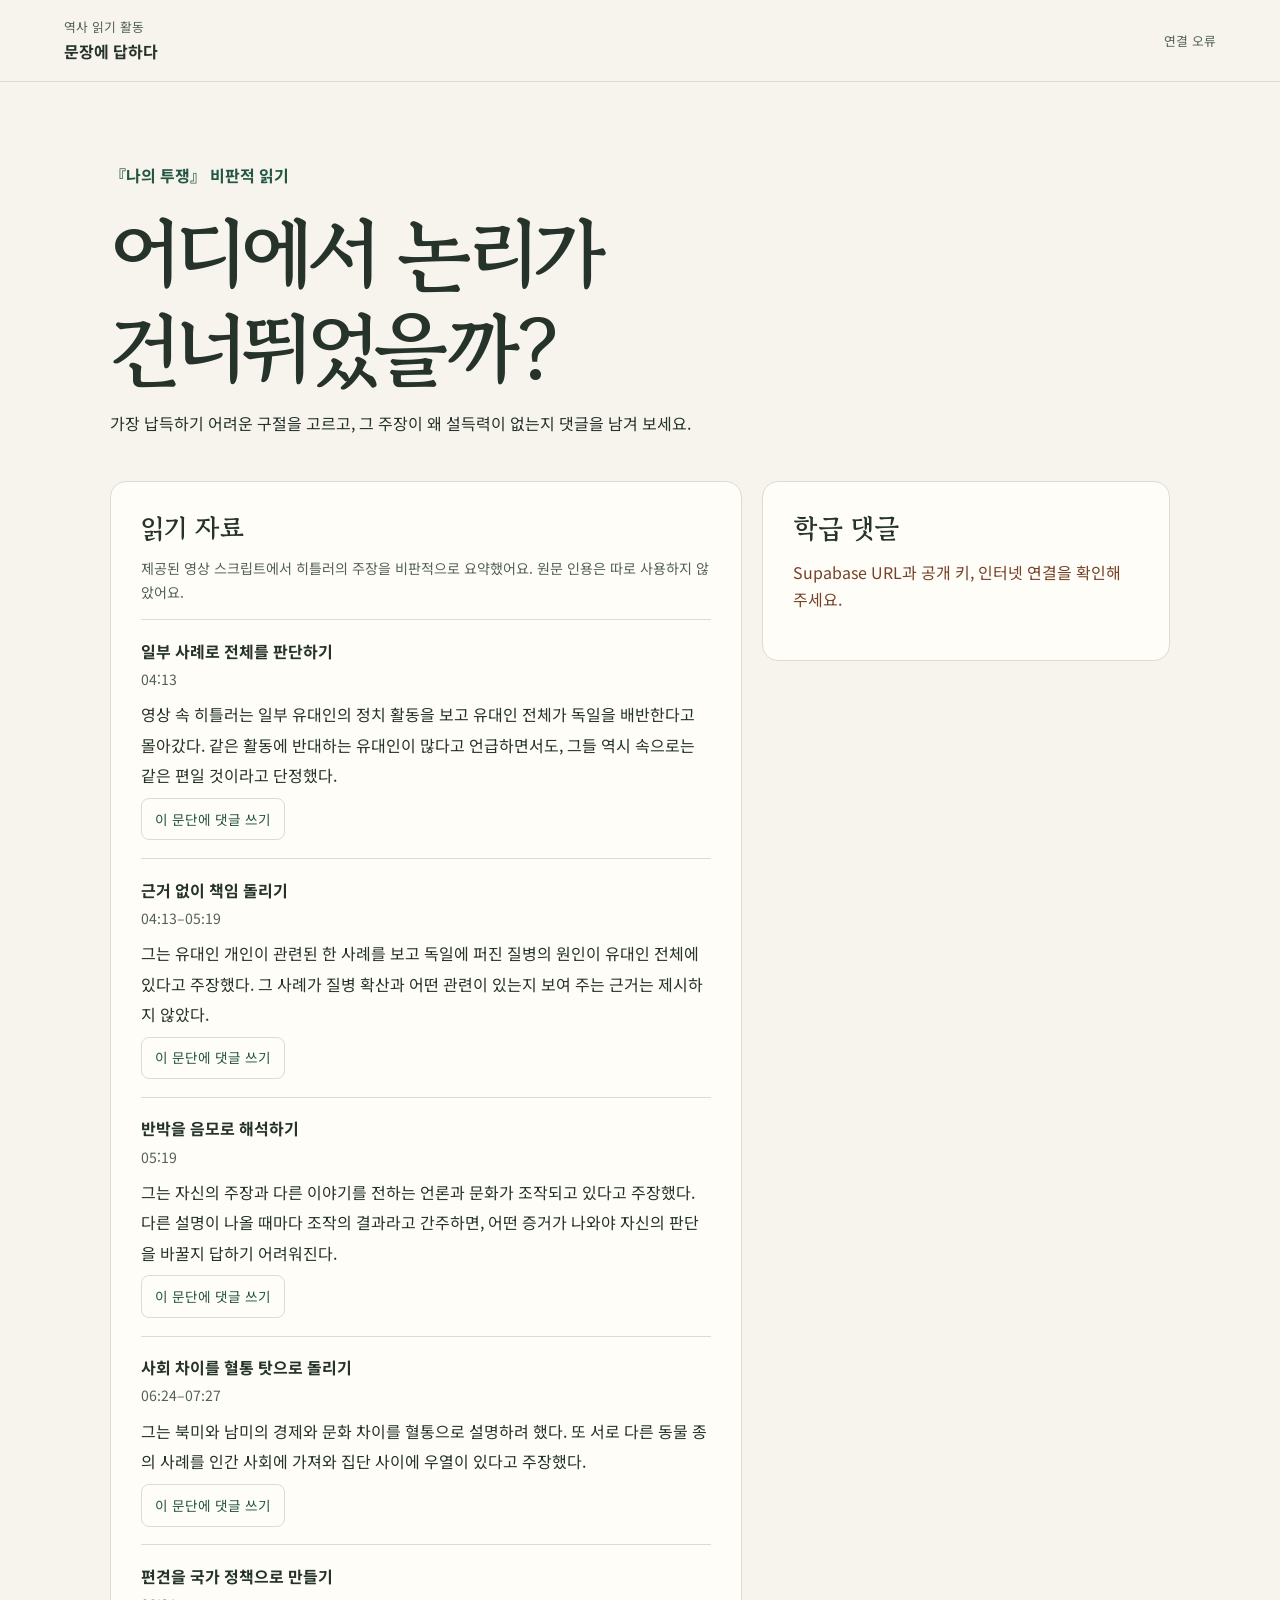
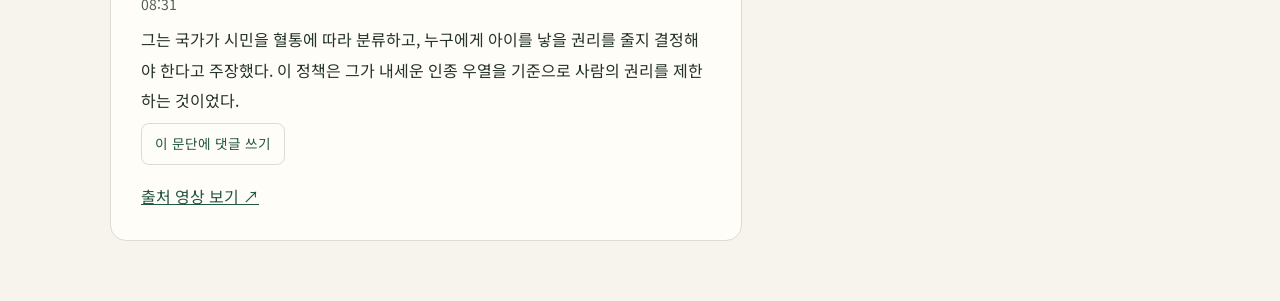
==== docs/index.html @ 299c6d3f "Add files via upload" ====
<!doctype html>
<html lang="ko">
<head>
<meta charset="utf-8">
<meta name="viewport" content="width=device-width, initial-scale=1">
<title>문장에 답하다 | 역사 읽기</title>
<link rel="stylesheet" href="./style.css">
<script defer src="./config.js"></script>
<script type="module" src="./app.js"></script>
</head>
<body>
<header><div><span>역사 읽기 활동</span><strong>문장에 답하다</strong></div><div><p id="status" role="status"></p><button id="switch-room" type="button" hidden>학급 바꾸기</button></div></header>
<main>
<section class="intro">
<p class="topic">『나의 투쟁』 비판적 읽기</p>
<h1>어디에서 논리가<br>건너뛰었을까?</h1>
<p>가장 납득하기 어려운 구절을 고르고, 그 주장이 왜 설득력이 없는지 댓글을 남겨 보세요.</p>
</section>
<div class="layout">
<article aria-label="읽기 자료">
<h2>읽기 자료</h2>
<p class="muted">제공된 영상 스크립트에서 히틀러의 주장을 비판적으로 요약했어요. 원문 인용은 따로 사용하지 않았어요.</p>
<div id="reading"></div>
<a href="https://www.youtube.com/watch?v=4xbwBdyCE3Q">출처 영상 보기 ↗</a>
</article>
<aside aria-label="학급 댓글">
<h2>학급 댓글</h2>
<form id="join" hidden>
<label for="code">학급 참여 코드</label>
<input id="code" required autocomplete="off" placeholder="선생님이 공유한 코드">
<button>입장하기</button>
</form>
<div id="discussion" hidden>
<p id="prompt" class="muted">글에서 반박하고 싶은 구절을 드래그하고 ‘선택한 구절로 댓글 쓰기’를 눌러 보세요. 문단 끝 버튼으로 문단 전체를 고를 수도 있어요.</p>
<button type="button" id="use-selection">선택한 구절로 댓글 쓰기</button>
<form id="compose" hidden>
<blockquote id="picked"></blockquote>
<label for="alias">별명</label>
<input id="alias" maxlength="24" required placeholder="실명 대신 수업용 별명">
<label for="body">나의 반박</label>
<textarea id="body" rows="4" maxlength="1000" required placeholder="이 주장은 …을 전제로 하지만, … 때문에 설득력이 없다."></textarea>
<button>댓글 남기기</button>
</form>
<div id="comments"></div>
</div>
<p id="notice" role="status"></p>
</aside>
</div>
</main>
</body>
</html>
---- docs/style.css ----
@import url('https://fonts.googleapis.com/css2?family=Gowun+Batang:wght@400;700&family=Noto+Sans+KR:wght@400;500;600;700&display=swap');
:root { color-scheme: light; --paper:#f7f4ed; --ink:#25332a; --green:#245644; --line:#dedbd0; --muted:#536258; }
* { box-sizing:border-box; }
body { margin:0; background:var(--paper); color:var(--ink); font:16px/1.7 'Noto Sans KR',sans-serif; }
[hidden] { display:none !important; }
header { display:flex; justify-content:space-between; align-items:center; gap:1rem; padding:1rem max(5vw,1rem); border-bottom:1px solid var(--line); }
header span, header strong { display:block; }
header span, #status { color:var(--muted); font-size:.8rem; }
main { max-width:1180px; margin:auto; padding:0 clamp(16px,5vw,60px) 60px; }
.intro { padding:clamp(24px,5vw,66px) 0 28px; }
.topic { color:var(--green); font-weight:700; }
h1,h2 { font-family:'Gowun Batang',serif; line-height:1.18; margin:0; }
h1 { font-size:clamp(2.6rem,7vw,5rem); letter-spacing:-.055em; }
h2 { font-size:1.65rem; }
.layout { display:grid; grid-template-columns:minmax(0,1.55fr) minmax(0,1fr); gap:20px; align-items:start; }
article,aside { padding:clamp(17px,3vw,30px); border:1px solid var(--line); border-radius:16px; background:#fffdf8; min-width:0; }
article section { padding:1.1rem 0; border-top:1px solid var(--line); }
article section p { margin:.45rem 0; line-height:1.9; }
h3 { margin:0; font-size:1rem; }
.muted, time { font-size:.88rem; color:var(--muted); }
a { color:var(--green); }
button { background:var(--green); color:white; border:1px solid var(--green); border-radius:8px; padding:.55rem .8rem; cursor:pointer; font:inherit; font-size:.85rem; }
button:disabled { opacity:.55; cursor:wait; }
article button, .jump { background:transparent; color:var(--green); border-color:var(--line); }
form { display:grid; gap:7px; margin-top:1rem; }
input,textarea { width:100%; font:inherit; border:1px solid #8a968e; border-radius:8px; background:white; padding:.5rem .65rem; color:var(--ink); }
textarea { resize:vertical; }
blockquote { margin:.5rem 0; padding:.4rem .8rem; border-left:3px solid #60947b; background:#ebf1e9; overflow-wrap:anywhere; }
.comment { margin-top:1rem; border-top:1px solid var(--line); padding-top:1rem; overflow-wrap:anywhere; }
.comment p { white-space:pre-wrap; }
mark { background:#ffe19a; color:inherit; }
#notice { color:#754229; }
@media(max-width:740px) { .layout { grid-template-columns:1fr; } }
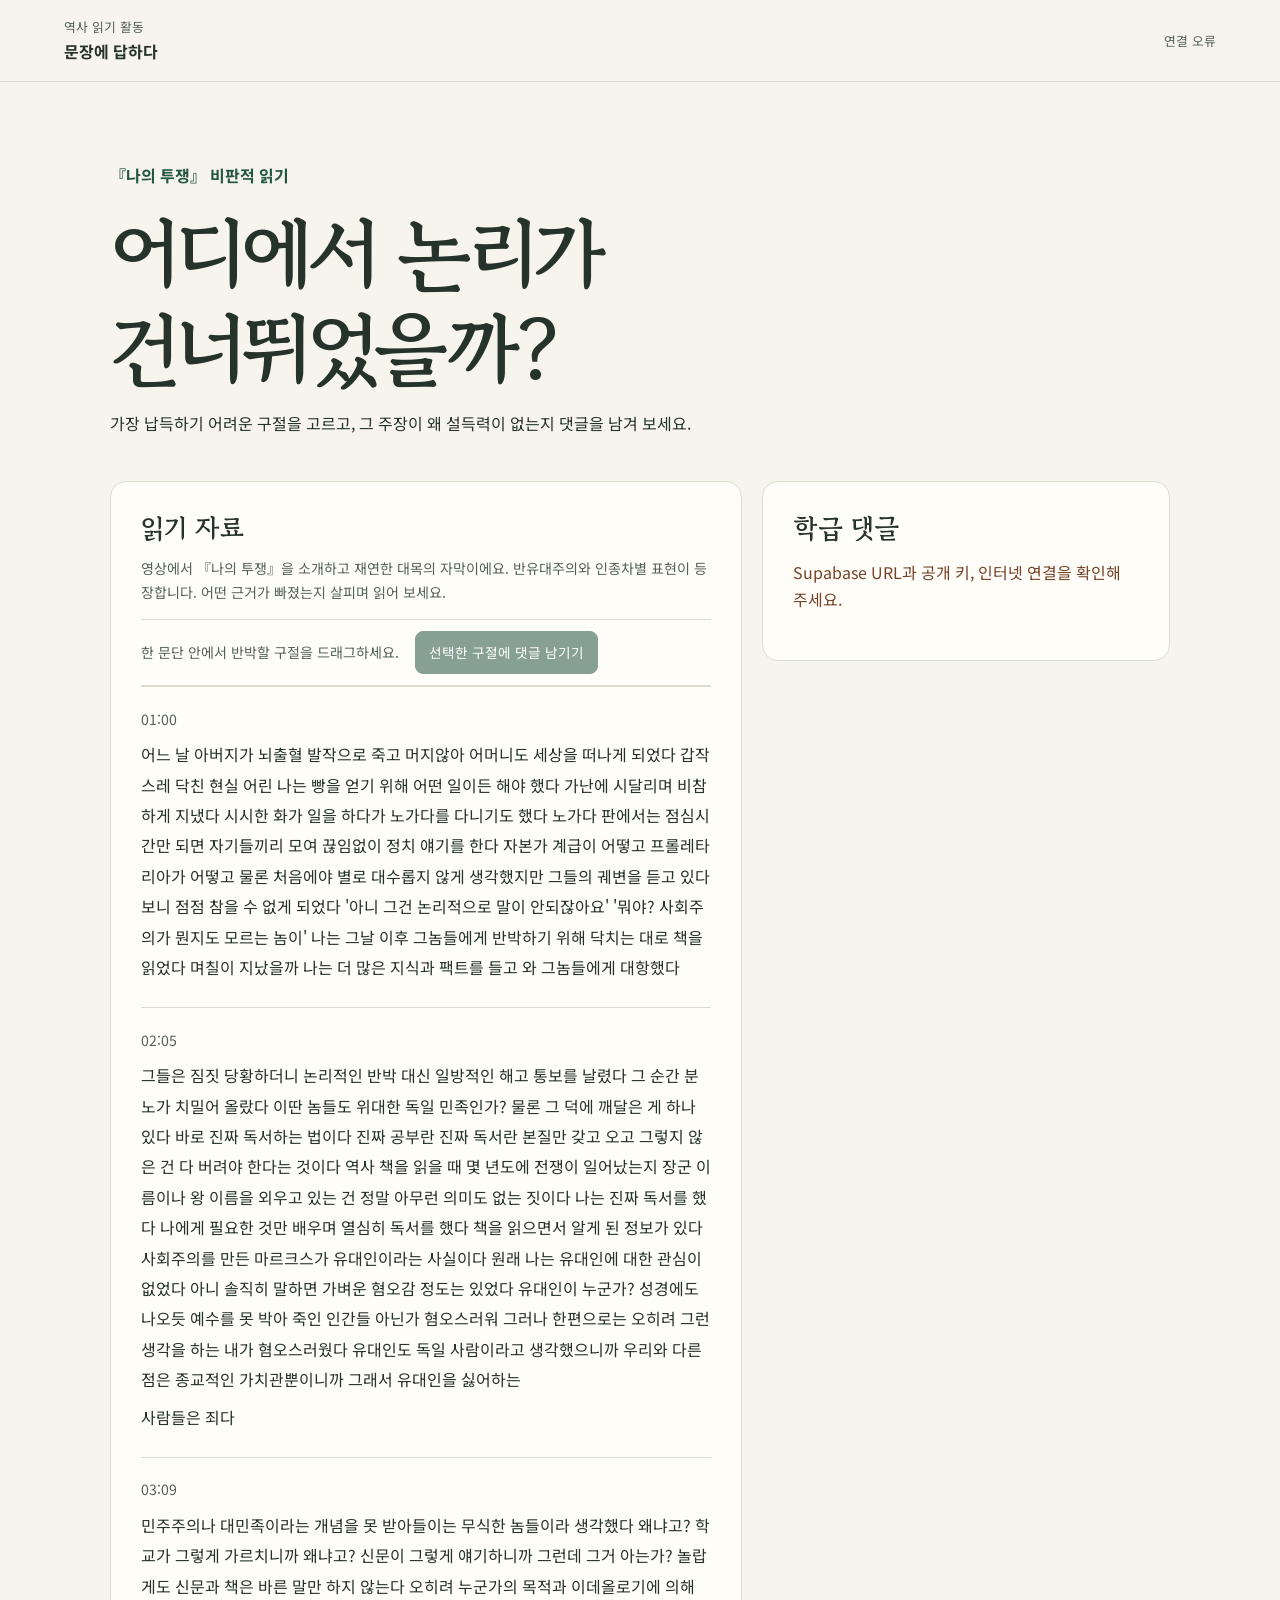
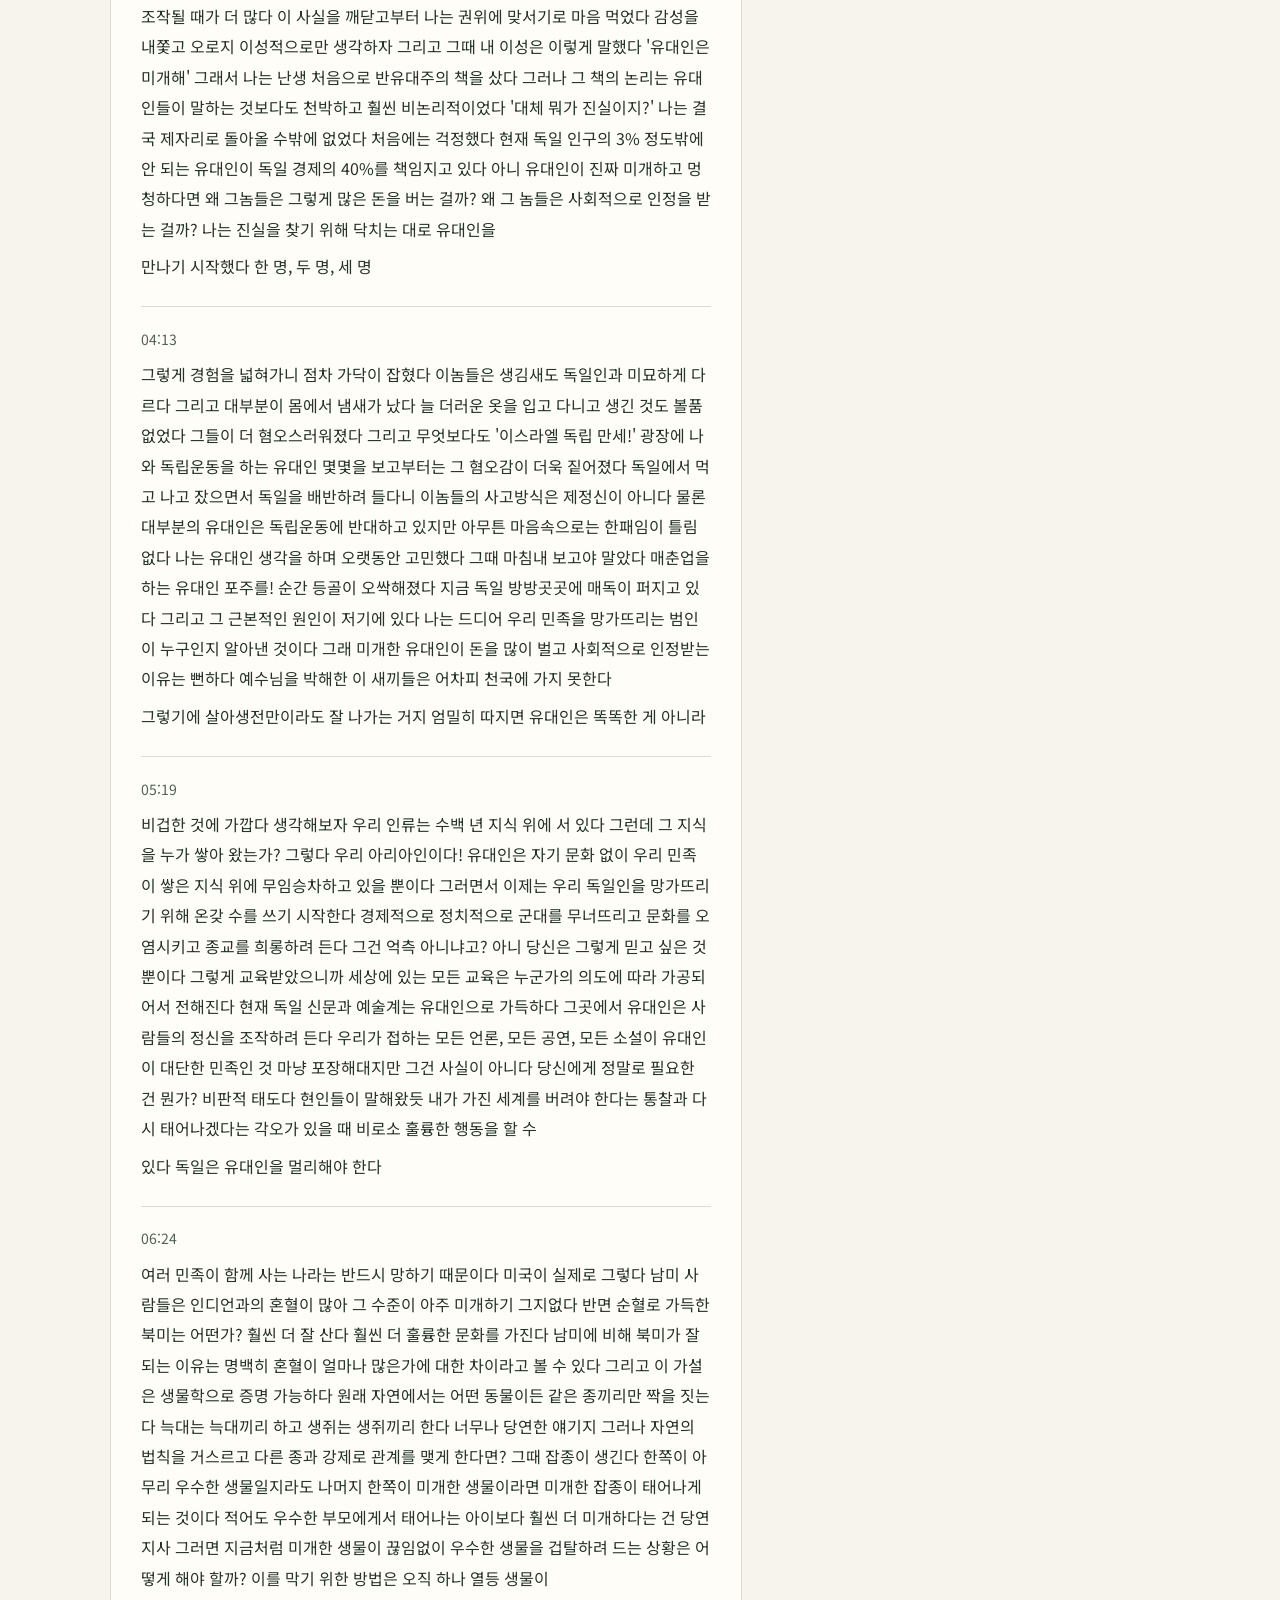
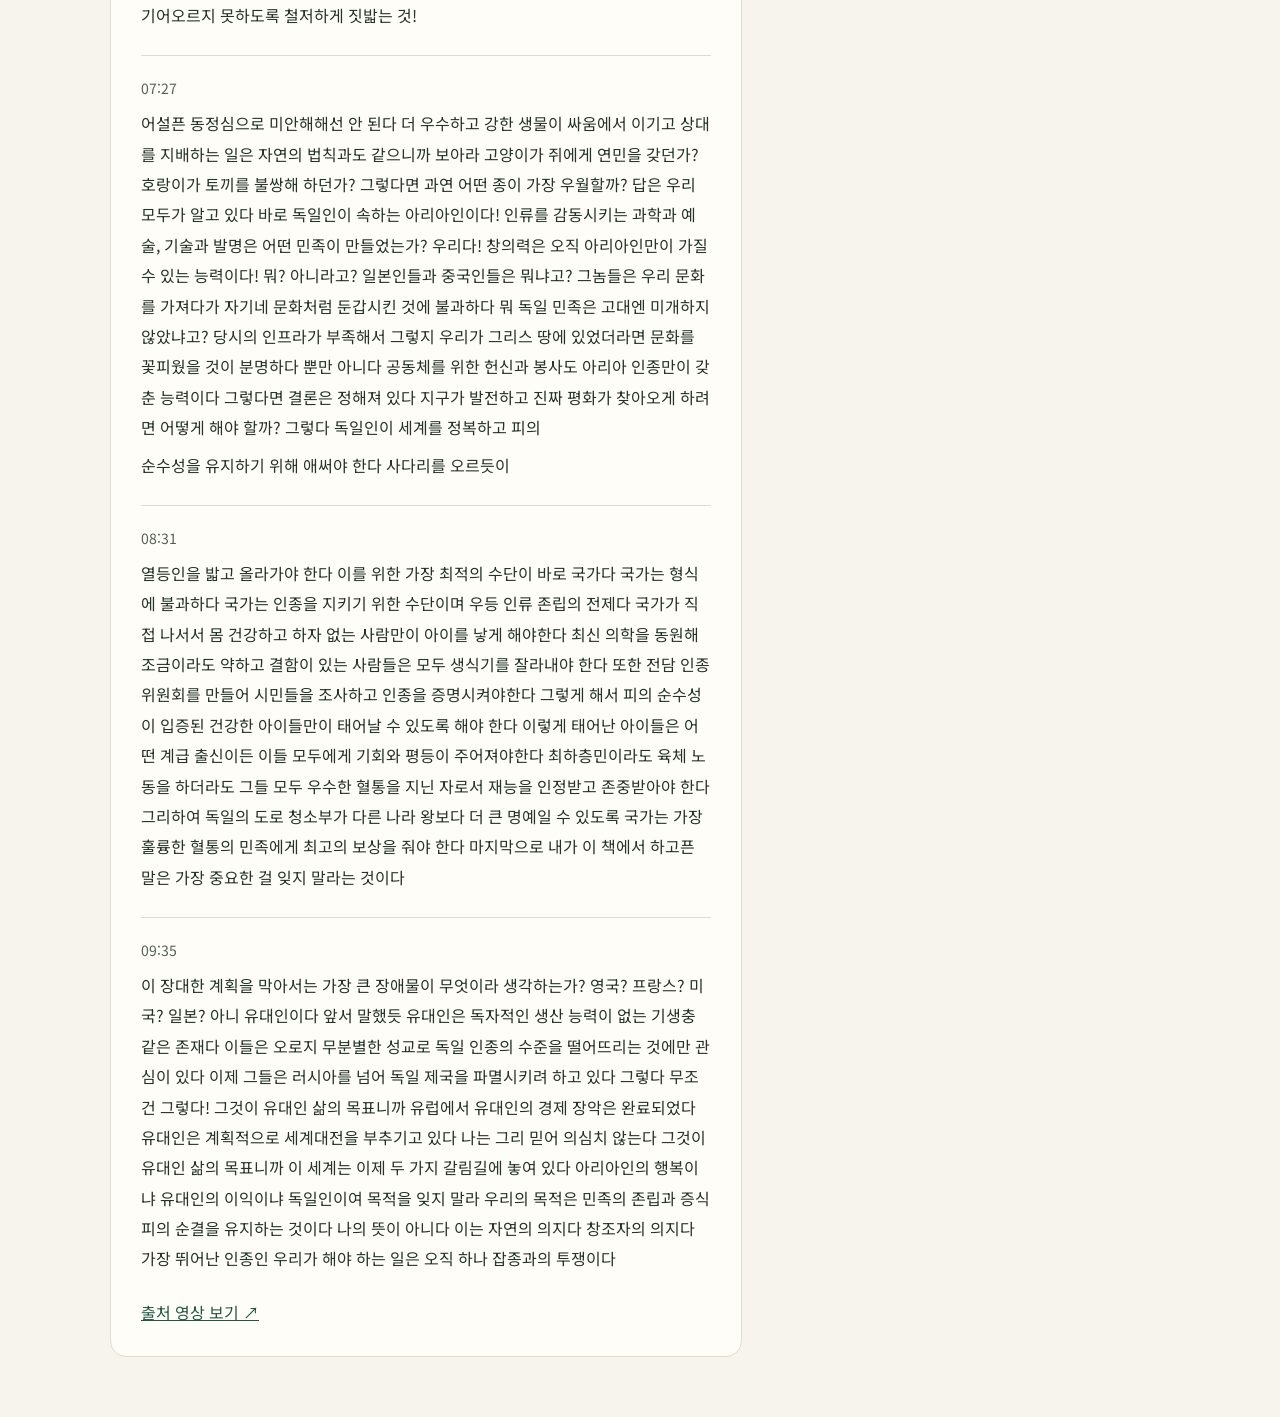
==== commit c3decf44: "Add files via upload" ====
--- a/docs/index.html
+++ b/docs/index.html
@@ -4,9 +4,9 @@
 <meta charset="utf-8">
 <meta name="viewport" content="width=device-width, initial-scale=1">
 <title>문장에 답하다 | 역사 읽기</title>
-<link rel="stylesheet" href="./style.css">
+<link rel="stylesheet" href="./style.css?v=2">
 <script defer src="./config.js"></script>
-<script type="module" src="./app.js"></script>
+<script type="module" src="./app.js?v=2"></script>
 </head>
 <body>
 <header><div><span>역사 읽기 활동</span><strong>문장에 답하다</strong></div><div><p id="status" role="status"></p><button id="switch-room" type="button" hidden>학급 바꾸기</button></div></header>
@@ -19,7 +19,11 @@
 <div class="layout">
 <article aria-label="읽기 자료">
 <h2>읽기 자료</h2>
-<p class="muted">제공된 영상 스크립트에서 히틀러의 주장을 비판적으로 요약했어요. 원문 인용은 따로 사용하지 않았어요.</p>
+<p class="muted">영상에서 『나의 투쟁』을 소개하고 재연한 대목의 자막이에요. 반유대주의와 인종차별 표현이 등장합니다. 어떤 근거가 빠졌는지 살피며 읽어 보세요.</p>
+<div class="selection-bar">
+  <p class="muted">한 문단 안에서 반박할 구절을 드래그하세요.</p>
+  <button type="button" id="use-selection" disabled>선택한 구절에 댓글 남기기</button>
+</div>
 <div id="reading"></div>
 <a href="https://www.youtube.com/watch?v=4xbwBdyCE3Q">출처 영상 보기 ↗</a>
 </article>
@@ -31,8 +35,7 @@
 <button>입장하기</button>
 </form>
 <div id="discussion" hidden>
-<p id="prompt" class="muted">글에서 반박하고 싶은 구절을 드래그하고 ‘선택한 구절로 댓글 쓰기’를 눌러 보세요. 문단 끝 버튼으로 문단 전체를 고를 수도 있어요.</p>
-<button type="button" id="use-selection">선택한 구절로 댓글 쓰기</button>
+<p class="muted">같은 학급 친구들의 댓글이 여기에 올라와요.</p>
 <form id="compose" hidden>
 <blockquote id="picked"></blockquote>
 <label for="alias">별명</label>
@@ -48,5 +51,5 @@
 </div>
 </main>
 </body>
-</html>
-
+</html>
+
--- a/docs/style.css
+++ b/docs/style.css
@@ -30,4 +30,11 @@
 .comment p { white-space:pre-wrap; }
 mark { background:#ffe19a; color:inherit; }
 #notice { color:#754229; }
-@media(max-width:740px) { .layout { grid-template-columns:1fr; } }
+@media(max-width:740px) { .layout { grid-template-columns:1fr; } }
+
+.selection-bar { position:sticky; top:0; z-index:1; display:flex; gap:.5rem 1rem; flex-wrap:wrap; align-items:center; background:#fffdf8; padding:.7rem 0; border-block:1px solid var(--line); }
+.selection-bar p { margin:0; }
+.selection-bar button { background:var(--green); color:white; border-color:var(--green); }
+.selection-bar button:disabled { cursor:default; }
+#reading p { scroll-margin-top:6rem; }
+#reading p::selection { background:#b8e0cd; color:#172f25; }
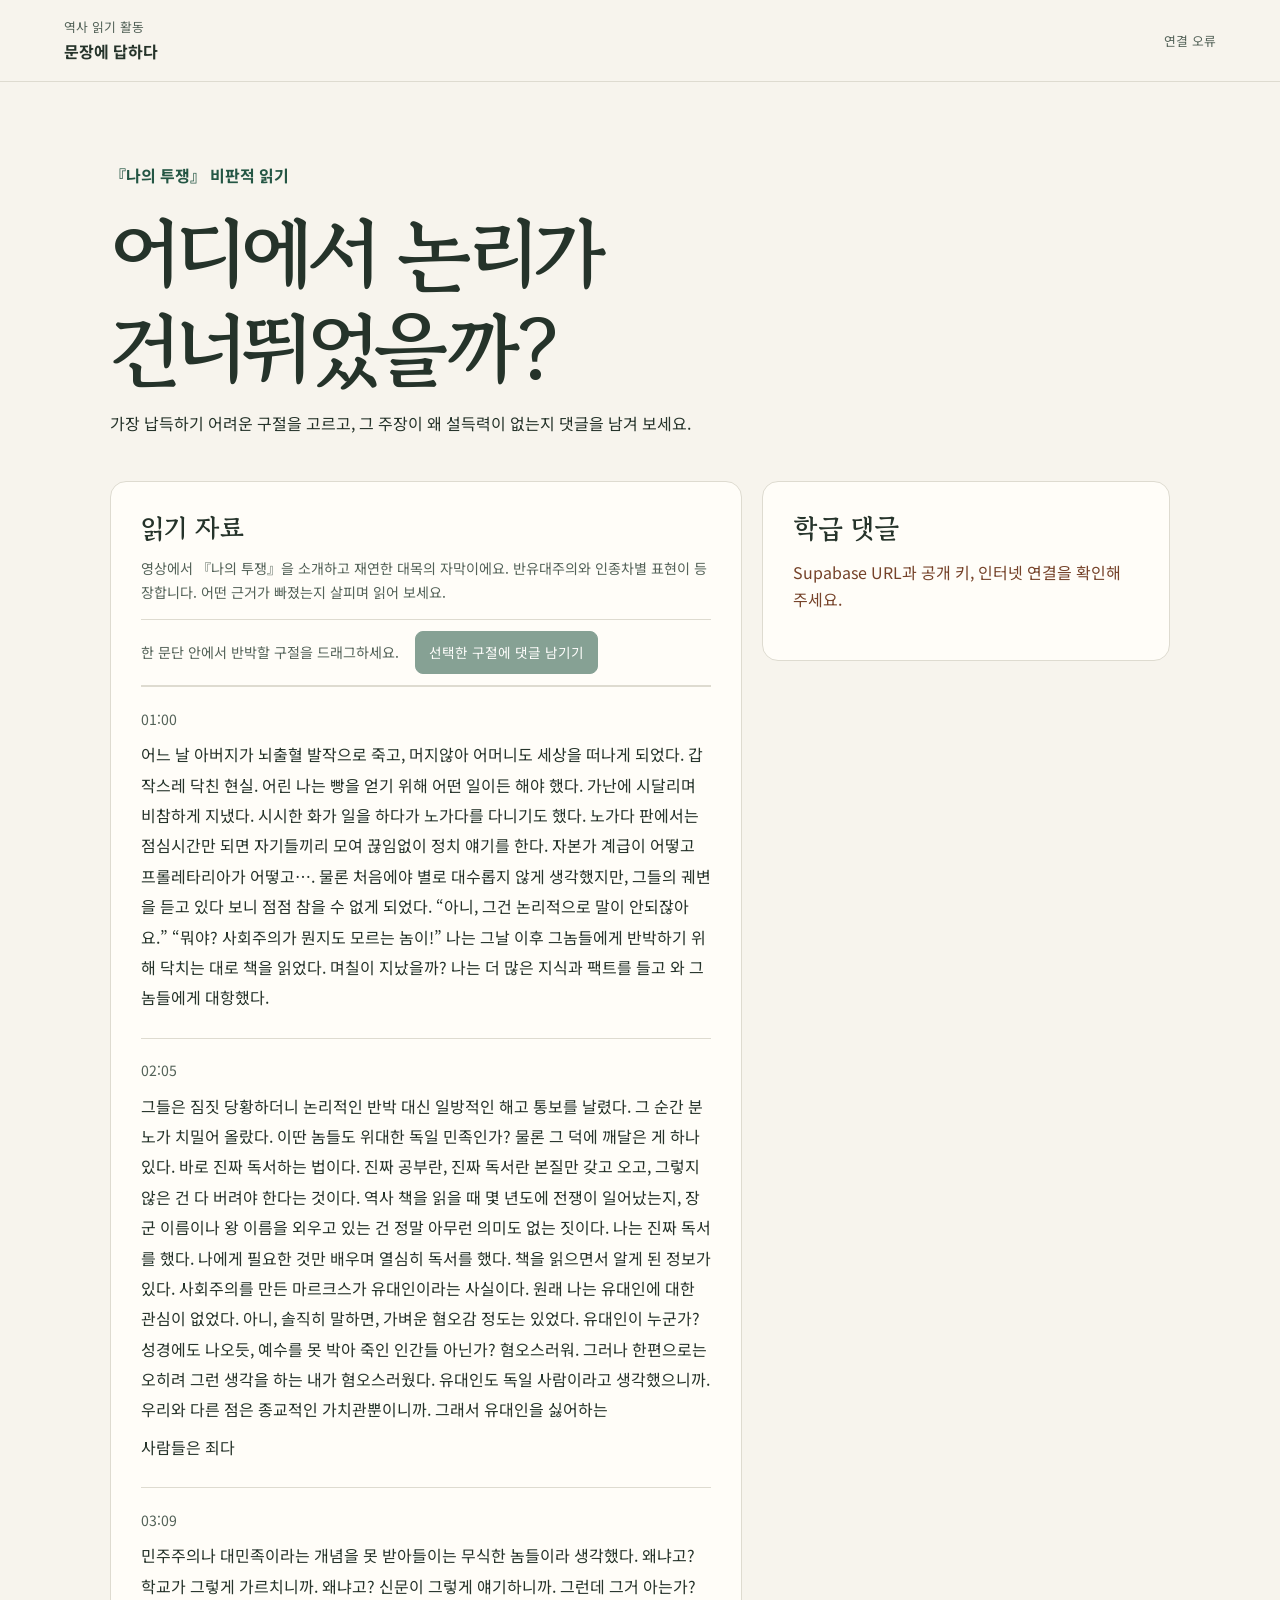
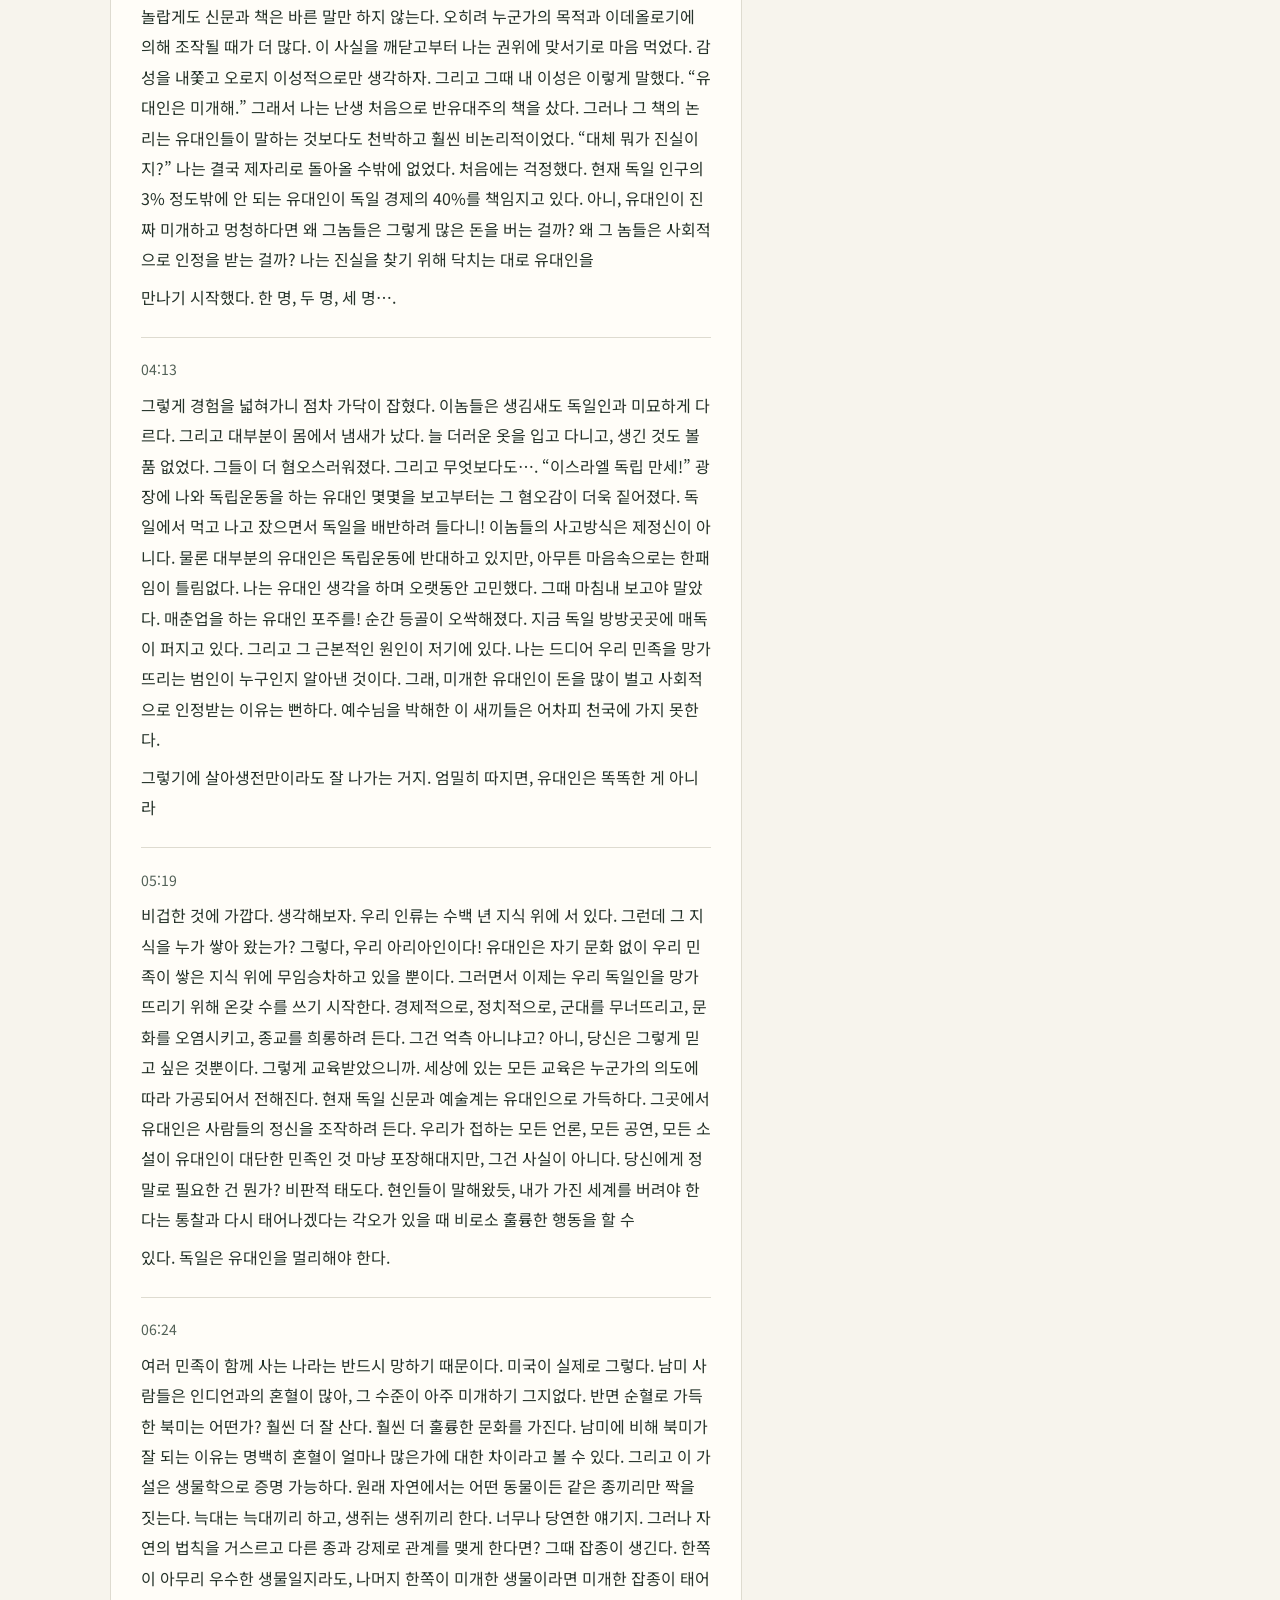
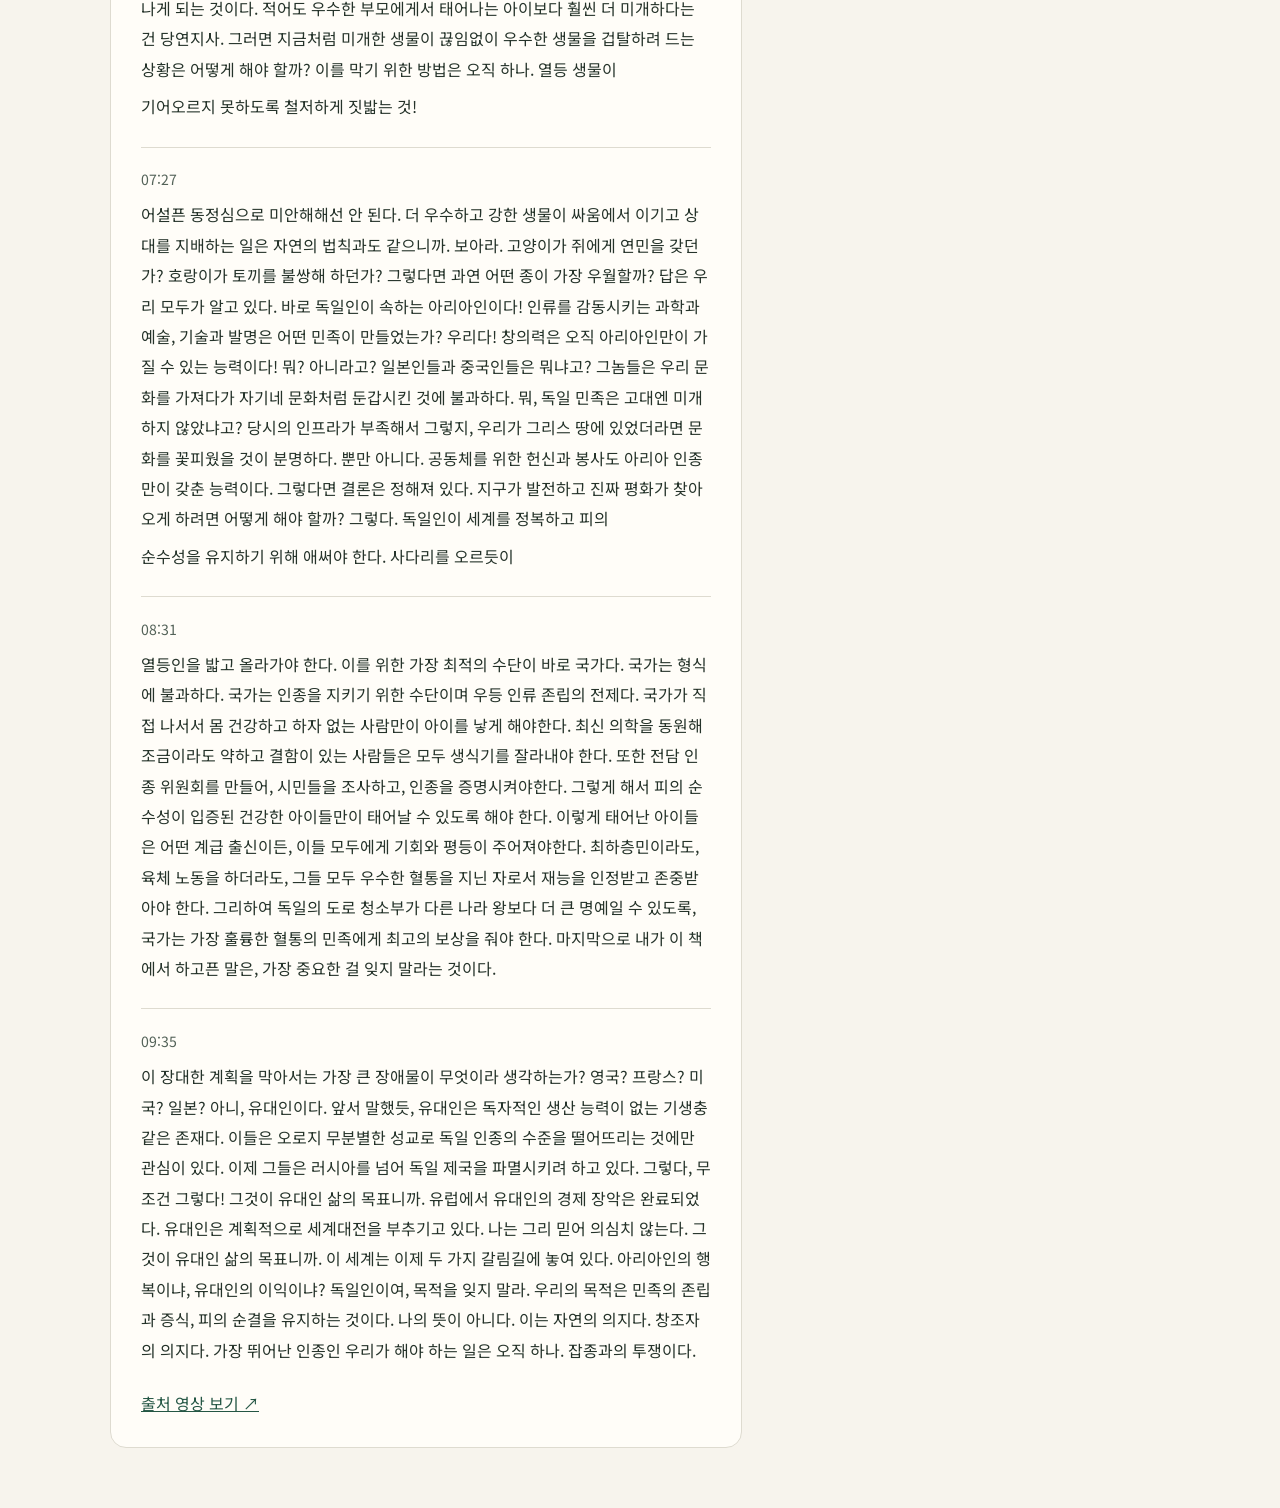
==== commit 337175d5: "Add files via upload" ====
--- a/docs/index.html
+++ b/docs/index.html
@@ -6,7 +6,7 @@
 <title>문장에 답하다 | 역사 읽기</title>
 <link rel="stylesheet" href="./style.css?v=2">
 <script defer src="./config.js"></script>
-<script type="module" src="./app.js?v=2"></script>
+<script type="module" src="./app.js?v=3"></script>
 </head>
 <body>
 <header><div><span>역사 읽기 활동</span><strong>문장에 답하다</strong></div><div><p id="status" role="status"></p><button id="switch-room" type="button" hidden>학급 바꾸기</button></div></header>
